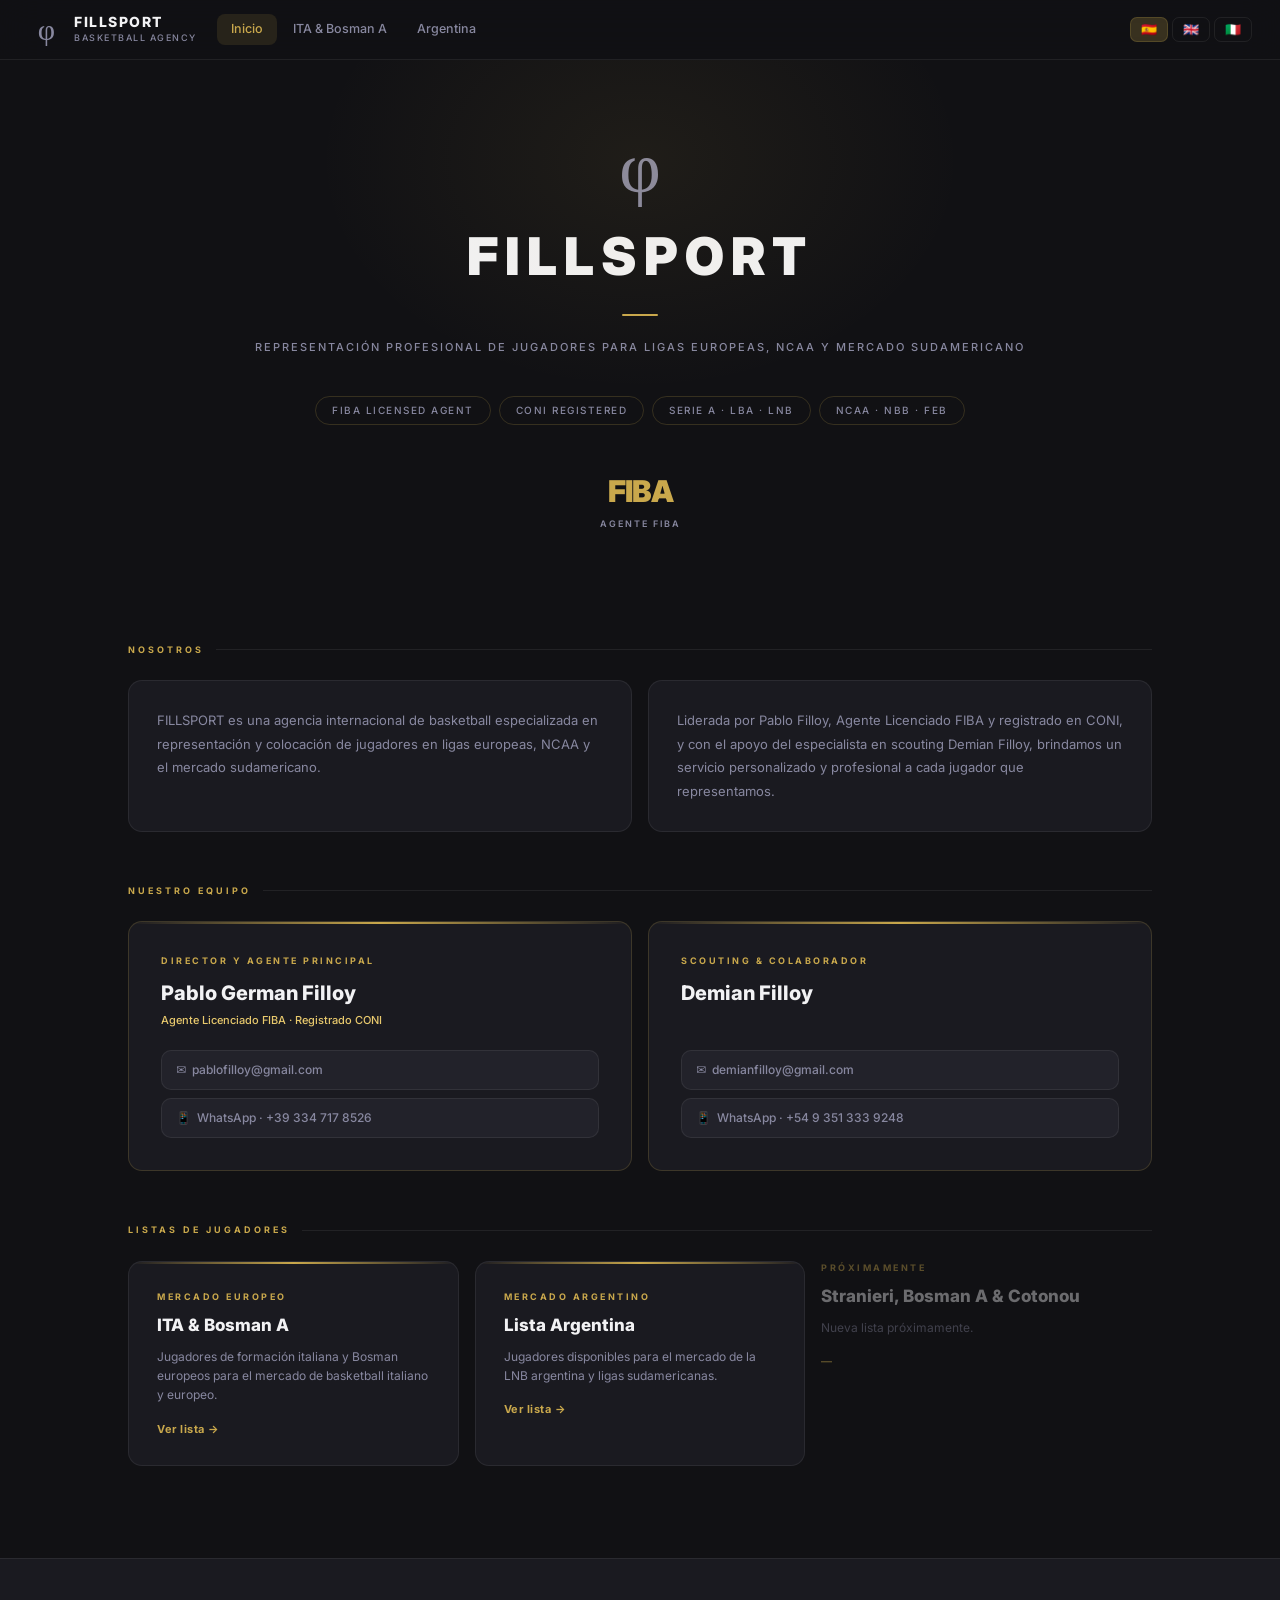
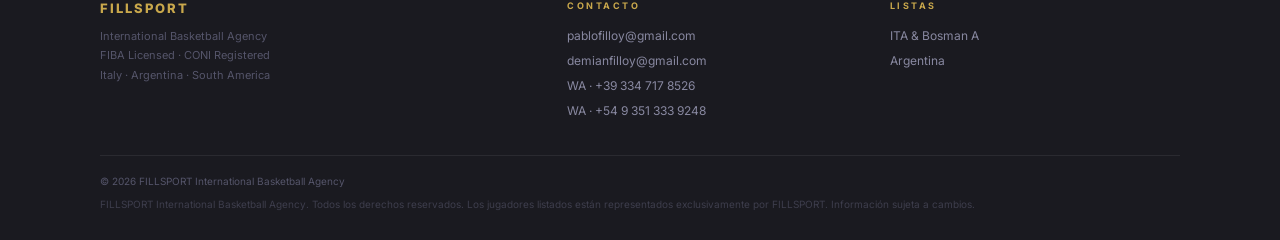
==== index.html @ d98f3aee "FILLSPORT International Basketball Agency — sitio web v1" ====
<!DOCTYPE html>
<html lang="es">
<head>
<meta charset="UTF-8">
<meta name="viewport" content="width=device-width, initial-scale=1.0">
<title>FILLSPORT — International Basketball Agency</title>
<link rel="preconnect" href="https://fonts.googleapis.com">
<link href="https://fonts.googleapis.com/css2?family=Inter:wght@400;500;600;700;800;900&display=swap" rel="stylesheet">
<style>
*,*::before,*::after{box-sizing:border-box;margin:0;padding:0}
:root{
  --bg:#111114;--s1:#1a1a20;--s2:#22222a;--s3:#2a2a35;
  --gold:#c9a84c;--gold-lt:#e8c96d;--gold-dim:rgba(201,168,76,.12);--gold-dim2:rgba(201,168,76,.22);
  --white:#f2f2f4;--muted:#8888a0;--muted2:#55556a;--border:rgba(255,255,255,.07);--border-gold:rgba(201,168,76,.2);
  --r:14px;--r2:10px;
}
html{scroll-behavior:smooth}
body{background:var(--bg);color:var(--white);font-family:'Inter',system-ui,sans-serif;font-size:14px;line-height:1.5;min-height:100vh}

/* HEADER */
header{position:sticky;top:0;z-index:100;background:rgba(17,17,20,.85);backdrop-filter:blur(20px);-webkit-backdrop-filter:blur(20px);border-bottom:1px solid var(--border);height:60px;display:flex;align-items:center;padding:0 28px;gap:20px}
.logo{display:flex;align-items:center;gap:10px;text-decoration:none;flex-shrink:0}
.logo-phi{width:36px;height:36px;display:flex;align-items:center;justify-content:center;font-size:30px;font-weight:400;color:#8888a0;flex-shrink:0;font-family:Georgia,'Times New Roman',serif;line-height:1;letter-spacing:-1px}
.logo-name{font-size:14px;font-weight:800;color:var(--white);letter-spacing:1.5px;text-transform:uppercase;line-height:1.2}
.logo-sub{font-size:9px;font-weight:500;color:var(--muted);letter-spacing:1.5px;text-transform:uppercase}
nav{display:flex;align-items:center;gap:2px;flex:1}
nav a{color:var(--muted);text-decoration:none;font-size:12.5px;font-weight:500;padding:6px 14px;border-radius:8px;transition:color .15s,background .15s;white-space:nowrap}
nav a:hover{color:var(--white);background:rgba(255,255,255,.05)}
nav a.active{color:var(--gold);background:var(--gold-dim)}
.lang-sel{display:flex;gap:4px;margin-left:auto;flex-shrink:0}
.lang-sel button{background:transparent;border:1px solid var(--border);color:var(--muted);padding:5px 10px;border-radius:7px;cursor:pointer;font-size:13px;font-family:inherit;transition:all .15s;line-height:1}
.lang-sel button.active,.lang-sel button:hover{background:var(--gold-dim2);border-color:var(--border-gold);color:var(--white)}
.lang-sel button.active{font-weight:700}

/* HERO */
.hero{padding:72px 28px 60px;text-align:center;position:relative;overflow:hidden}
.hero::before{content:'';position:absolute;top:-150px;left:50%;transform:translateX(-50%);width:700px;height:500px;background:radial-gradient(ellipse,rgba(201,168,76,.08) 0%,transparent 65%);pointer-events:none}
.hero-phi{font-size:72px;font-weight:400;color:#8888a0;line-height:1;margin-bottom:14px;font-family:Georgia,'Times New Roman',serif}
.hero h1{font-size:clamp(28px,5.5vw,52px);font-weight:900;letter-spacing:7px;text-transform:uppercase;color:var(--white);margin-bottom:6px}
.divider{width:36px;height:2px;background:var(--gold);margin:18px auto;border-radius:2px}
.hero-tagline{font-size:11px;font-weight:500;color:var(--muted);letter-spacing:2px;text-transform:uppercase;line-height:2.4;margin-bottom:36px}
.pills{display:flex;gap:8px;justify-content:center;flex-wrap:wrap;margin-bottom:44px}
.pill{border:1px solid var(--border-gold);color:var(--muted);padding:6px 16px;border-radius:40px;font-size:10px;letter-spacing:1.5px;text-transform:uppercase;font-weight:500}
.stats{display:flex;justify-content:center;gap:48px;flex-wrap:wrap}
.stat .num{font-size:30px;font-weight:900;color:var(--gold);letter-spacing:-1px}
.stat .lbl{font-size:9px;font-weight:600;color:var(--muted);letter-spacing:2px;text-transform:uppercase;margin-top:3px}

/* SECTIONS */
.section{padding:52px 28px;max-width:1080px;margin:0 auto}
.sec-label{font-size:9px;font-weight:700;letter-spacing:3px;text-transform:uppercase;color:var(--gold);margin-bottom:24px;display:flex;align-items:center;gap:12px}
.sec-label::after{content:'';flex:1;height:1px;background:var(--border)}

/* ABOUT */
.about-grid{display:grid;grid-template-columns:1fr 1fr;gap:16px}
.acard{background:var(--s1);border:1px solid var(--border);border-radius:var(--r);padding:28px}
.acard p{font-size:13px;color:var(--muted);line-height:1.8}

/* AGENT CARDS */
.agents-grid{display:grid;grid-template-columns:repeat(auto-fit,minmax(280px,1fr));gap:16px}
.agent-card{background:var(--s1);border:1px solid var(--border-gold);border-radius:var(--r);padding:32px;position:relative;overflow:hidden}
.agent-card::before{content:'';position:absolute;top:0;left:0;right:0;height:2px;background:linear-gradient(90deg,transparent,var(--gold),transparent)}
.agent-label{font-size:9px;font-weight:700;letter-spacing:2.5px;text-transform:uppercase;color:var(--gold);margin-bottom:10px}
.agent-name{font-size:20px;font-weight:800;color:var(--white);margin-bottom:4px}
.agent-cred{font-size:11px;color:var(--gold-lt);margin-bottom:22px;font-weight:500}
.contacts{display:flex;flex-direction:column;gap:8px}
.contacts a{display:flex;align-items:center;gap:10px;color:var(--muted);text-decoration:none;font-size:12px;font-weight:500;padding:10px 14px;background:var(--s2);border:1px solid var(--border);border-radius:var(--r2);transition:color .15s,border-color .15s}
.contacts a:hover{color:var(--white);border-color:var(--border-gold)}

/* LIST CARDS */
.list-grid{display:grid;grid-template-columns:repeat(auto-fit,minmax(250px,1fr));gap:16px}
a.lcard{background:var(--s1);border:1px solid var(--border);border-radius:var(--r);padding:28px;text-decoration:none;color:inherit;display:block;position:relative;overflow:hidden;transition:transform .2s,border-color .2s}
a.lcard::before{content:'';position:absolute;top:0;left:0;right:0;height:2px;background:linear-gradient(90deg,transparent,var(--gold),transparent)}
a.lcard:hover{transform:translateY(-3px);border-color:var(--border-gold)}
.lcard.dim{opacity:.4;pointer-events:none}
.lcard-tag{font-size:9px;font-weight:700;letter-spacing:2.5px;text-transform:uppercase;color:var(--gold);margin-bottom:10px}
.lcard-title{font-size:17px;font-weight:800;color:var(--white);margin-bottom:8px}
.lcard-desc{font-size:12px;color:var(--muted);line-height:1.6;margin-bottom:16px}
.lcard-cta{font-size:11px;font-weight:700;color:var(--gold);letter-spacing:.5px}

/* FOOTER */
footer{background:var(--s1);border-top:1px solid var(--border);padding:40px 28px 28px;margin-top:40px}
.footer-inner{max-width:1080px;margin:0 auto}
.footer-grid{display:grid;grid-template-columns:1.5fr 1fr 1fr;gap:32px;margin-bottom:28px}
.footer-brand .fn{font-size:13px;font-weight:800;color:var(--gold);letter-spacing:2px;text-transform:uppercase;margin-bottom:8px}
.footer-brand p{font-size:11px;color:var(--muted2);line-height:1.8}
.footer-col h4{font-size:9px;font-weight:700;letter-spacing:2.5px;text-transform:uppercase;color:var(--gold);margin-bottom:14px}
.footer-col a{display:block;color:var(--muted);text-decoration:none;font-size:12px;margin-bottom:7px;transition:color .15s}
.footer-col a:hover{color:var(--white)}
.footer-bottom{border-top:1px solid var(--border);padding-top:18px;display:flex;justify-content:space-between;align-items:center;flex-wrap:wrap;gap:8px}
.footer-bottom p{font-size:10px;color:var(--muted2)}

@media(max-width:700px){
  header{padding:0 16px}
  nav a{padding:5px 8px;font-size:11px}
  .hero{padding:52px 16px 40px}
  .section{padding:36px 16px}
  .about-grid{grid-template-columns:1fr}
  .footer-grid{grid-template-columns:1fr}
}
@media(max-width:420px){nav{display:none}}
</style>
</head>
<body>

<header>
  <a href="index.html" class="logo">
    <div class="logo-phi">φ</div>
    <div>
      <div class="logo-name">Fillsport</div>
      <div class="logo-sub">Basketball Agency</div>
    </div>
  </a>
  <nav>
    <a href="index.html" class="active" data-t="nav_home">Inicio</a>
    <a href="lista-ita.html" data-t="nav_ita">ITA & Bosman A</a>
    <a href="lista-argentina.html" data-t="nav_arg">Argentina</a>
  </nav>
  <div class="lang-sel">
    <button data-lang="es" title="Español">🇪🇸</button>
    <button data-lang="en" title="English">🇬🇧</button>
    <button data-lang="it" title="Italiano">🇮🇹</button>
  </div>
</header>

<section class="hero">
  <div class="hero-phi">φ</div>
  <h1 data-t="hero_h1_1">FILLSPORT</h1>
  <div class="divider"></div>
  <p class="hero-tagline" data-t="hero_tagline">Representación profesional · Ligas europeas · NCAA · Sudamérica</p>
  <div class="pills">
    <span class="pill">FIBA Licensed Agent</span>
    <span class="pill">CONI Registered</span>
    <span class="pill">Serie A · LBA · LNB</span>
    <span class="pill">NCAA · NBB · FEB</span>
  </div>
  <div class="stats">
    <div class="stat"><div class="num">FIBA</div><div class="lbl" data-t="stat_fiba">Licensed Agent</div></div>
  </div>
</section>

<div style="max-width:1080px;margin:0 auto">

  <div class="section">
    <div class="sec-label" data-t="about_title">Nosotros</div>
    <div class="about-grid">
      <div class="acard"><p data-t="about_p1">FILLSPORT es una agencia internacional de basketball especializada en representación y colocación de jugadores en ligas europeas, NCAA y el mercado sudamericano.</p></div>
      <div class="acard"><p data-t="about_p2">Liderada por Pablo Filloy, Agente Licenciado FIBA y registrado en CONI, y con el apoyo de Demian Filloy en scouting, brindamos un servicio personalizado y profesional a cada jugador que representamos.</p></div>
    </div>
  </div>

  <div class="section" style="padding-top:0">
    <div class="sec-label" data-t="agents_title">Nuestro Equipo</div>
    <div class="agents-grid">
      <div class="agent-card">
        <div class="agent-label" data-t="pablo_role">Director y Agente Principal</div>
        <div class="agent-name">Pablo German Filloy</div>
        <div class="agent-cred" data-t="pablo_cred">Agente Licenciado FIBA · Registrado CONI</div>
        <div class="contacts">
          <a href="mailto:pablofilloy@gmail.com">✉&nbsp; pablofilloy@gmail.com</a>
          <a href="https://wa.me/393347178526" target="_blank">📱&nbsp; WhatsApp · +39 334 717 8526</a>
        </div>
      </div>
      <div class="agent-card">
        <div class="agent-label" data-t="demian_role">Scouting & Colaborador</div>
        <div class="agent-name">Demian Filloy</div>
        <div class="agent-cred">&nbsp;</div>
        <div class="contacts">
          <a href="mailto:demianfilloy@gmail.com">✉&nbsp; demianfilloy@gmail.com</a>
          <a href="https://wa.me/5493513339248" target="_blank">📱&nbsp; WhatsApp · +54 9 351 333 9248</a>
        </div>
      </div>
    </div>
  </div>

  <div class="section" style="padding-top:0">
    <div class="sec-label" data-t="lists_title">Listas de Jugadores</div>
    <div class="list-grid">
      <a href="lista-ita.html" class="lcard">
        <div class="lcard-tag" data-t="list_ita_tag">Mercado Europeo</div>
        <div class="lcard-title" data-t="list_ita_title">ITA & Bosman A</div>
        <div class="lcard-desc" data-t="list_ita_desc">Jugadores de formación italiana y Bosman europeos para el mercado italiano y europeo.</div>
        <div class="lcard-cta" data-t="view_list">Ver lista →</div>
      </a>
      <a href="lista-argentina.html" class="lcard">
        <div class="lcard-tag" data-t="list_arg_tag">Mercado Argentino</div>
        <div class="lcard-title" data-t="list_arg_title">Lista Argentina</div>
        <div class="lcard-desc" data-t="list_arg_desc">Jugadores disponibles para la LNB argentina y ligas sudamericanas.</div>
        <div class="lcard-cta" data-t="view_list">Ver lista →</div>
      </a>
      <div class="lcard dim">
        <div class="lcard-tag" data-t="list_soon_tag">Próximamente</div>
        <div class="lcard-title" data-t="list_soon_title">Stranieri, Bosman A & Cotonou</div>
        <div class="lcard-desc" data-t="list_soon_desc">Nueva lista próximamente.</div>
        <div class="lcard-cta">—</div>
      </div>
    </div>
  </div>

</div>

<footer>
  <div class="footer-inner">
    <div class="footer-grid">
      <div class="footer-brand">
        <div class="fn">Fillsport</div>
        <p>International Basketball Agency<br>FIBA Licensed · CONI Registered<br>Italy · Argentina · South America</p>
      </div>
      <div class="footer-col">
        <h4 data-t="footer_contact">Contacto</h4>
        <a href="mailto:pablofilloy@gmail.com">pablofilloy@gmail.com</a>
        <a href="mailto:demianfilloy@gmail.com">demianfilloy@gmail.com</a>
        <a href="https://wa.me/393347178526" target="_blank">WA · +39 334 717 8526</a>
        <a href="https://wa.me/5493513339248" target="_blank">WA · +54 9 351 333 9248</a>
      </div>
      <div class="footer-col">
        <h4 data-t="footer_lists">Listas</h4>
        <a href="lista-ita.html" data-t="nav_ita">ITA & Bosman A</a>
        <a href="lista-argentina.html" data-t="nav_arg">Argentina</a>
      </div>
    </div>
    <div class="footer-bottom">
      <p>© 2026 FILLSPORT International Basketball Agency</p>
      <p style="font-size:10px;color:var(--muted2);opacity:.6" data-t="footer_disclaimer">Información sujeta a cambios.</p>
    </div>
  </div>
</footer>

<script src="js/i18n.js"></script>
</body>
</html>
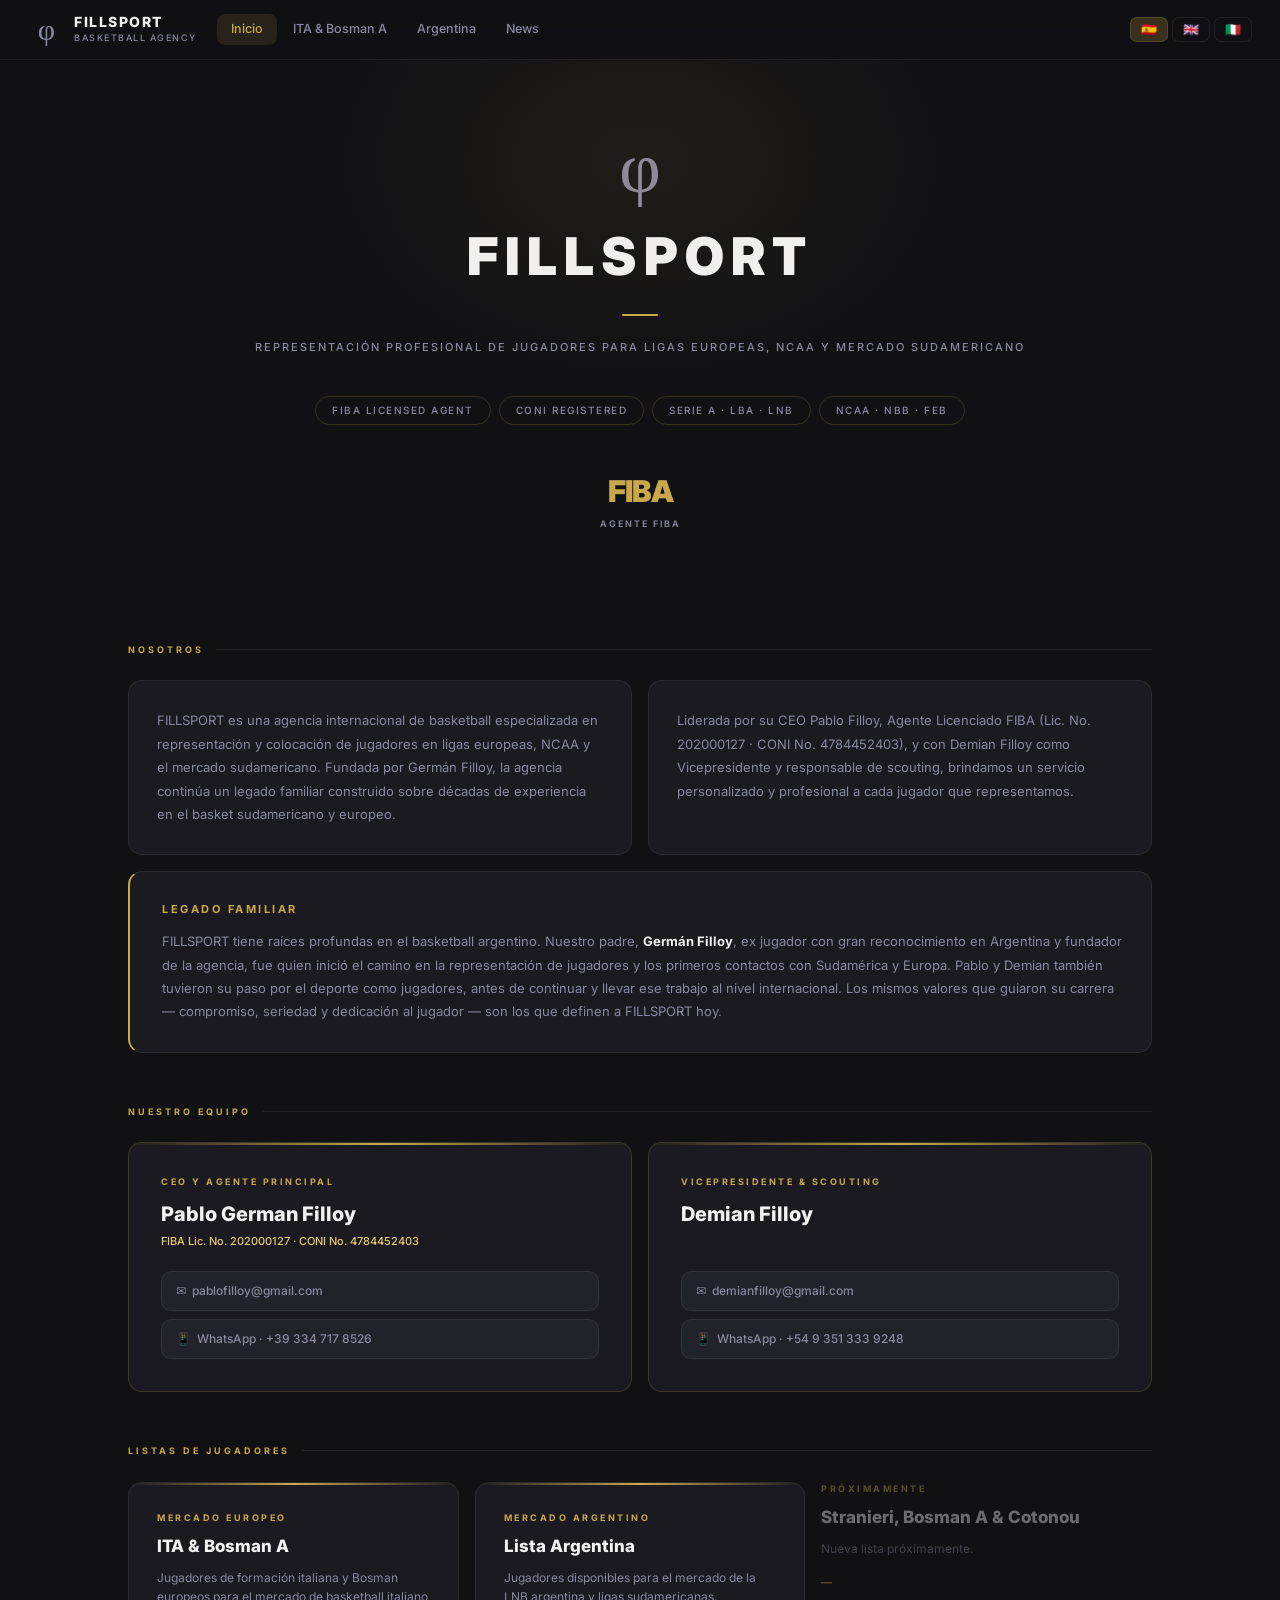
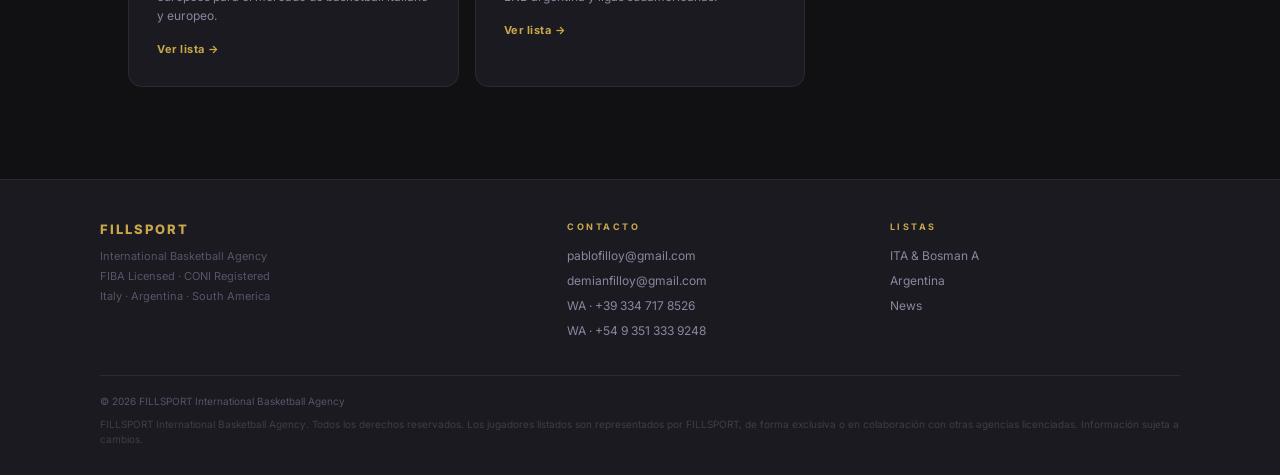
==== commit e7a2c9cf: "Add News section: news.html, data/news.json, i18n keys, nav links in all pages" ====
--- a/index.html
+++ b/index.html
@@ -114,6 +114,7 @@
     <a href="index.html" class="active" data-t="nav_home">Inicio</a>
     <a href="lista-ita.html" data-t="nav_ita">ITA & Bosman A</a>
     <a href="lista-argentina.html" data-t="nav_arg">Argentina</a>
+    <a href="news.html" data-t="nav_news">News</a>
   </nav>
   <div class="lang-sel">
     <button data-lang="es" title="Español">🇪🇸</button>
@@ -145,6 +146,13 @@
     <div class="about-grid">
       <div class="acard"><p data-t="about_p1">FILLSPORT es una agencia internacional de basketball especializada en representación y colocación de jugadores en ligas europeas, NCAA y el mercado sudamericano.</p></div>
       <div class="acard"><p data-t="about_p2">Liderada por Pablo Filloy, Agente Licenciado FIBA y registrado en CONI, y con el apoyo de Demian Filloy en scouting, brindamos un servicio personalizado y profesional a cada jugador que representamos.</p></div>
+    </div>
+    <div style="margin-top:16px">
+      <div class="acard" style="border-left:2px solid var(--gold);padding-left:32px">
+        <p style="font-size:11px;font-weight:700;letter-spacing:2.5px;text-transform:uppercase;color:var(--gold);margin-bottom:10px" data-t="legacy_label">Legado familiar</p>
+        <p id="about_p3_el">FILLSPORT tiene raíces profundas en el basketball argentino. Nuestro padre, <strong style="color:var(--white)">Germán Filloy</strong>, ex jugador con gran reconocimiento en Argentina, y fue también quien inició el camino en la representación de jugadores y los primeros contactos con Europa. Pablo y Demian también tuvieron su paso por el deporte como jugadores, antes de continuar y llevar ese trabajo al nivel internacional. Los mismos valores que guiaron su carrera — compromiso, seriedad y dedicación al jugador — son los que definen a FILLSPORT hoy.</p>
+      </div>
+    </div>
     </div>
   </div>
 
@@ -216,6 +224,7 @@
         <h4 data-t="footer_lists">Listas</h4>
         <a href="lista-ita.html" data-t="nav_ita">ITA & Bosman A</a>
         <a href="lista-argentina.html" data-t="nav_arg">Argentina</a>
+        <a href="news.html" data-t="nav_news">News</a>
       </div>
     </div>
     <div class="footer-bottom">
